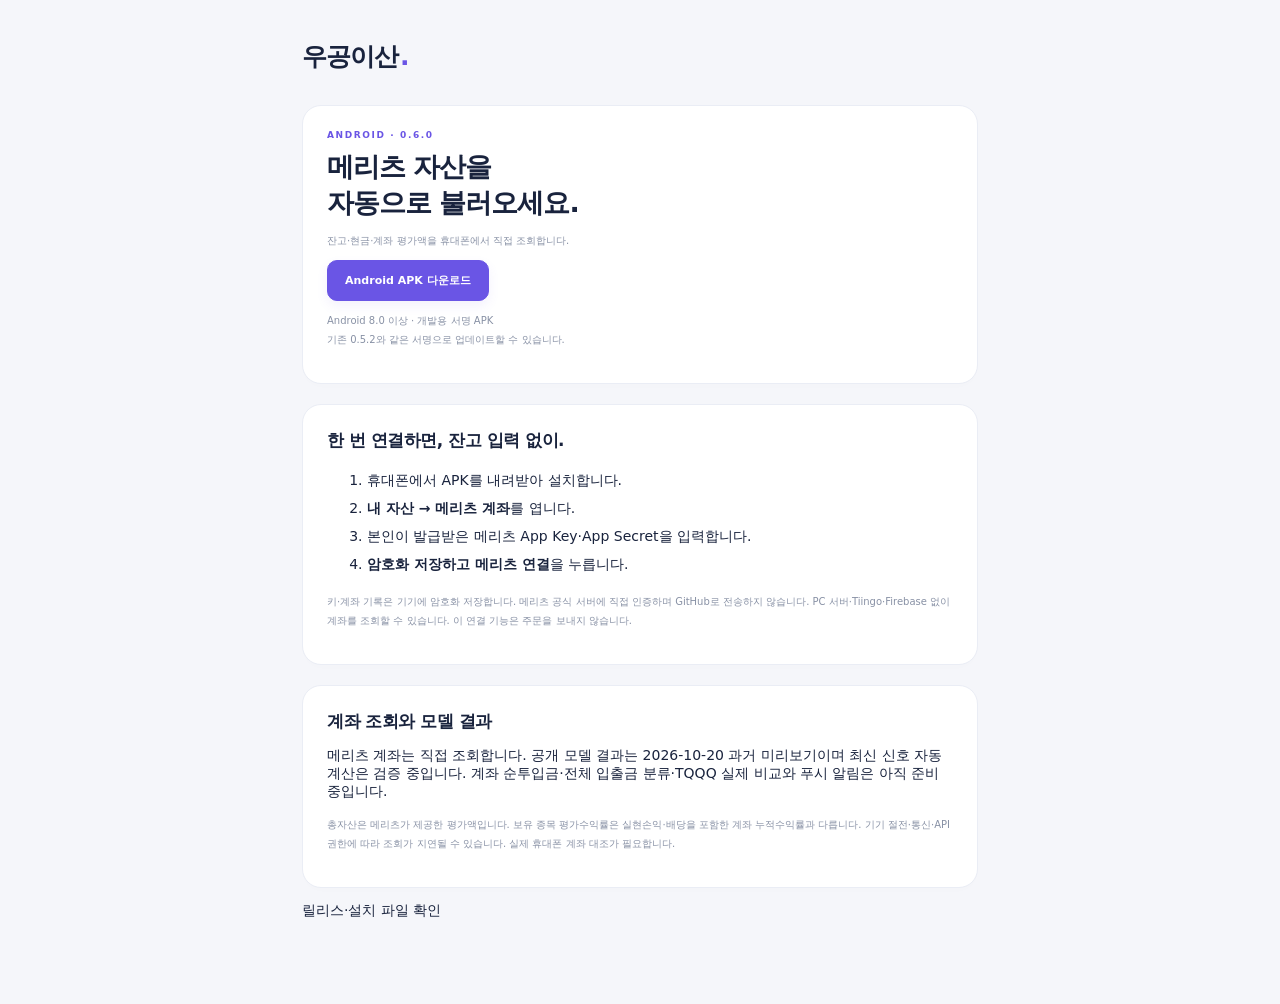
==== site/install.html @ 5b271d31 "Add Android installation page with Meritz setup instructions" ====
<!doctype html>
<html lang="ko"><head><meta charset="utf-8"><meta name="viewport" content="width=device-width,initial-scale=1"><title>우공이산 · Android 설치</title><link rel="stylesheet" href="style.css"></head>
<body><main style="max-width:720px;margin:auto;padding:40px 22px 70px">
<a href="./" class="brand" style="text-decoration:none">우공이산<span class="brand-dot">.</span></a>
<section class="card" style="margin-top:32px"><div class="eyebrow">ANDROID · 0.6.0</div><h1>메리츠 자산을<br>자동으로 불러오세요.</h1><p class="caption">잔고·현금·계좌 평가액을 휴대폰에서 직접 조회합니다.</p>
<a class="button primary" href="https://github.com/eastgenie0909-cell/woogongisan/releases/download/v0.6.0/woogong-0.6.0-trading-debug.apk" style="display:inline-flex;text-decoration:none">Android APK 다운로드</a>
<p class="caption">Android 8.0 이상 · 개발용 서명 APK<br>기존 0.5.2와 같은 서명으로 업데이트할 수 있습니다.</p></section>
<section class="card" style="margin-top:20px"><h2>한 번 연결하면, 잔고 입력 없이.</h2><ol style="line-height:2"><li>휴대폰에서 APK를 내려받아 설치합니다.</li><li><strong>내 자산 → 메리츠 계좌</strong>를 엽니다.</li><li>본인이 발급받은 메리츠 App Key·App Secret을 입력합니다.</li><li><strong>암호화 저장하고 메리츠 연결</strong>을 누릅니다.</li></ol><p class="caption">키·계좌 기록은 기기에 암호화 저장합니다. 메리츠 공식 서버에 직접 인증하며 GitHub로 전송하지 않습니다. PC 서버·Tiingo·Firebase 없이 계좌를 조회할 수 있습니다. 이 연결 기능은 주문을 보내지 않습니다.</p></section>
<section class="card" style="margin-top:20px"><h2>계좌 조회와 모델 결과</h2><p>메리츠 계좌는 직접 조회합니다. 공개 모델 결과는 2026-10-20 과거 미리보기이며 최신 신호 자동 계산은 검증 중입니다. 계좌 순투입금·전체 입출금 분류·TQQQ 실제 비교와 푸시 알림은 아직 준비 중입니다.</p><p class="caption">총자산은 메리츠가 제공한 평가액입니다. 보유 종목 평가수익률은 실현손익·배당을 포함한 계좌 누적수익률과 다릅니다. 기기 절전·통신·API 권한에 따라 조회가 지연될 수 있습니다. 실제 휴대폰 계좌 대조가 필요합니다.</p></section>
<p><a href="https://github.com/eastgenie0909-cell/woogongisan/releases/tag/v0.6.0">릴리스·설치 파일 확인</a></p>
</main></body></html>
---- site/style.css ----
:root{--ink:#19233d;--muted:#8891a5;--purple:#6a55e5;--pale:#f0edff;--line:#edf0f5;--bg:#f5f6fa;--red:#df6673;--blue:#5289cb;--gold:#af8854}*{box-sizing:border-box}body{margin:0;color:var(--ink);background:var(--bg);font-family:'Pretendard','Inter','Noto Sans KR','Malgun Gothic',system-ui,sans-serif;font-size:14px;-webkit-font-smoothing:antialiased}button,input,select{font:inherit}button,a,select{ -webkit-tap-highlight-color:transparent}button{cursor:pointer}a{color:inherit;text-decoration:none}button{transition:background .18s,transform .18s}button:active{transform:translateY(1px)}button:focus-visible,a:focus-visible,input:focus-visible,select:focus-visible{outline:3px solid #b0a2ff;outline-offset:3px}.sidebar{width:224px;background:#fff;border-right:1px solid #e9edf4;position:fixed;inset:0 auto 0 0;padding:35px 22px;display:flex;flex-direction:column}.brand{font-size:25px;font-weight:800;letter-spacing:-1px;display:flex;align-items:center;gap:10px}.brand-dot{color:var(--purple);margin-left:-8px}.brand-icon{display:grid;place-items:center;width:30px;height:33px;background:var(--ink);color:#d4caff;border-radius:11px;font-size:24px;font-style:italic}.workspace-label{font-size:9px;color:#adb4c4;letter-spacing:1.6px;margin:51px 12px 18px}.nav-item{display:flex;align-items:center;gap:13px;border:0;background:transparent;color:#8a93a7;width:100%;padding:14px 16px;margin:5px 0;border-radius:12px;text-align:left;font-size:13px}.nav-item svg{width:19px;height:19px}.nav-item.active{background:var(--pale);color:var(--purple);font-weight:750}.sidebar-bottom{margin-top:auto;font-size:11px;color:#79839a;padding:18px 8px 0}.sidebar-bottom p{font-size:10px;color:#a6adbc;line-height:1.8}.private-dot,.local-badge i{display:inline-block;width:6px;height:6px;background:#74ac9c;border-radius:50%;margin-right:6px}.version-label{font-size:8px;letter-spacing:1px;margin-top:30px;color:#b2b9c7}.workspace{margin-left:224px}.topbar{height:84px;border-bottom:1px solid #e8ecf3;display:flex;align-items:center;justify-content:space-between;padding:0 43px}.breadcrumb{color:#9ca4b5;font-size:11px}.breadcrumb span{margin:0 13px;color:#c9ced9}.breadcrumb b{color:#606b85;font-weight:500}.top-actions{display:flex;align-items:center;gap:20px}.local-badge{font-size:10px;color:#8994a5}.avatar{border:1px solid #e6e8ef;background:white;color:#7a6ca8;font-size:12px;border-radius:50%;width:32px;height:32px}main{max-width:1410px;margin:auto;padding:36px 43px 24px}.page-heading{display:flex;justify-content:space-between;gap:16px;align-items:center;margin:0 0 27px}.eyebrow{font-size:9px;letter-spacing:1.6px;color:var(--purple);font-weight:750;margin-bottom:9px}h1{font-size:27px;letter-spacing:-1px;margin:0;font-weight:750}h2{font-size:17px;letter-spacing:-.5px;margin:0}h3{font-size:14px;margin:0}.page-heading p{font-size:12px;color:var(--muted);margin:10px 0 0;line-height:1.7}.button{border:1px solid #e1e5ef;background:#fff;color:#606b82;padding:12px 17px;border-radius:10px;font-size:11px;font-weight:600;display:inline-flex;align-items:center;justify-content:center;gap:12px}.button:hover{background:#f4f2ff}.button.primary{background:var(--purple);border-color:var(--purple);color:#fff;box-shadow:0 5px 12px #6a55e515}.button.primary:hover{background:#5b47d2}.button.ghost{background:transparent;border-color:transparent;color:#8b93a5}.button.full{width:100%}.button.small{padding:8px 11px;font-size:10px}.text-button{border:0;background:transparent;color:var(--purple);font-size:11px;padding:5px;display:inline-flex;align-items:center;gap:8px}.text-button svg{width:14px;height:14px}.notice{border:1px solid #e8e1d0;background:#fcf9f2;color:#a08554;padding:12px 16px;font-size:10px;border-radius:11px;margin-bottom:23px;display:flex;justify-content:space-between;gap:15px;line-height:1.7}.notice:empty{display:none}.notice.demo{background:#eeebff;border-color:#e5dfff;color:#7761b4}.notice button{font-size:10px;background:transparent;border:0;color:inherit;text-decoration:underline;white-space:nowrap}.grid{display:grid;grid-template-columns:minmax(0,1.5fr) minmax(310px,1fr);gap:22px}.stack{display:flex;flex-direction:column;gap:21px}.card{background:#fff;border:1px solid #eaedf5;border-radius:19px;padding:24px;box-shadow:0 4px 14px #24335102;min-width:0}.card-head{display:flex;align-items:center;justify-content:space-between;margin-bottom:21px;gap:12px}.card-head .sub{color:#a0a8ba;font-size:10px}.badge{background:var(--pale);padding:5px 9px;border-radius:6px;color:var(--purple);font-size:9px;display:inline-flex;gap:5px;align-items:center}.badge.dot:before{content:'';width:5px;height:5px;border-radius:50%;background:currentColor;align-self:center}.balance-card{border-radius:23px;padding:28px 29px;color:white;background:radial-gradient(ellipse at 100% 0%,#574b81 0,transparent 62%),linear-gradient(125deg,#18233f,#29324e);box-shadow:0 12px 24px #1c27451a;position:relative;overflow:hidden}.balance-card:after{content:'';position:absolute;width:220px;height:220px;border:1px solid #ffffff09;border-radius:50%;right:-100px;bottom:-130px}.balance-card .card-head{margin-bottom:17px}.balance-label{color:#b4bdd5;font-size:11px}.broker{font-size:9px;letter-spacing:2px;color:#bfb4eb}.balance-value{font-size:36px;letter-spacing:-1.8px;font-weight:750;margin:10px 0 7px;font-variant-numeric:tabular-nums;line-height:1.3}.balance-value small{font-size:20px;letter-spacing:0;margin-left:6px;font-weight:500}.balance-usd{font-size:10px;color:#99a5c2;line-height:1.8}.balance-bottom{margin-top:25px;padding-top:19px;border-top:1px solid #ffffff16;display:flex;justify-content:space-between;align-items:center}.balance-bottom span{font-size:9px;color:#9facc8}.balance-bottom strong{display:block;color:#c2b7ff;margin-top:6px;font-size:15px}.balance-spark{width:105px;height:40px;opacity:.75}.stat-pair{display:grid;grid-template-columns:1fr 1fr;gap:14px;margin-top:15px}.stat-box{border:1px solid #eaedf5;background:#fff;border-radius:15px;padding:18px 21px}.stat-box span{color:#929bad;font-size:10px}.stat-box strong{display:block;font-size:19px;letter-spacing:-.5px;margin-top:9px;font-variant-numeric:tabular-nums}.positive{color:var(--red)!important}.negative{color:var(--blue)!important}.muted{color:var(--muted)}.caption{font-size:10px;line-height:1.9;color:var(--muted)}.actions{display:flex;gap:9px;margin-top:17px}.actions .button{flex:1}.source-note{margin:13px 4px 0;font-size:9px;line-height:1.9;color:#9aa3b6}.asset-chart{width:100%;height:170px;display:block}.chart-axis{display:flex;justify-content:space-between;font-size:9px;color:#a8b0c1;margin-top:8px}.chart-legend{display:flex;gap:15px;font-size:9px;color:#919aae}.chart-legend i{display:inline-block;width:6px;height:6px;border-radius:50%;margin-right:5px;background:var(--purple)}.chart-legend i.gray{background:#c8cdda}.range-tabs{display:flex;gap:3px}.range-tabs button{background:transparent;border:0;font-size:9px;color:#9ca4b6;border-radius:5px;padding:5px 8px}.range-tabs button.active{background:#f0edff;color:var(--purple)}.table{width:100%;border-collapse:collapse;font-size:11px}.table th{font-weight:500;color:#a0a9bb;font-size:9px;padding:0 0 12px;text-align:right;border-bottom:1px solid var(--line)}.table th:first-child{text-align:left}.table td{padding:16px 0;text-align:right;border-bottom:1px solid #f0f2f7;font-variant-numeric:tabular-nums}.table tr:last-child td{border:0}.table td:first-child{text-align:left}.symbol{display:flex;align-items:center;gap:11px}.symbol-icon{width:34px;height:34px;border-radius:11px;background:#f1eefc;color:#8a76c7;display:grid;place-items:center;font-size:10px;font-weight:750}.symbol strong{font-size:11px;display:block}.symbol small{display:block;color:#a3abbb;font-size:9px;margin-top:4px}.table .tiny{display:block;color:#a5adbd;font-size:9px;margin-top:5px}.cash-line{display:flex;justify-content:space-between;font-size:11px;padding:12px 0;color:#919aac}.cash-line strong{color:var(--ink);font-size:12px}.cash-line+.cash-line{border-top:1px solid #f3f4f8}.plan-caption{font-size:10px;color:#9ba4b8;line-height:1.9;padding-bottom:11px}.plan-row{display:flex;justify-content:space-between;align-items:center;padding:17px 0;border-bottom:1px solid var(--line);gap:10px}.plan-row:last-child{border:0}.plan-row strong{font-size:12px}.plan-row small{display:block;font-size:9px;color:#9da6b9;margin-top:6px}.order-tag{font-size:11px;font-weight:700;padding:7px 9px;border-radius:8px;background:#f6f8fc;color:#91a1bb;white-space:nowrap}.order-tag.buy{background:#fff1f2;color:var(--red)}.order-tag.sell{background:#eff5fd;color:var(--blue)}.plan-cash{background:#f6f4ff;border:1px solid #eeebfc;border-radius:13px;padding:17px;margin-top:19px}.plan-cash label{color:#9585c1;font-size:10px}.plan-cash strong{display:block;font-size:24px;color:#6650bd;margin-top:7px;letter-spacing:-.6px}.plan-cash small{display:block;font-size:9px;color:#b1a6cc;margin-top:7px}.insight{display:flex;gap:11px;font-size:10px;line-height:1.9;color:#9ba4b8;margin-top:17px}.insight svg{width:15px;height:15px;flex-shrink:0;color:#b4adcc;margin-top:3px}.history-row{display:flex;justify-content:space-between;align-items:center;padding:13px 0;border-bottom:1px solid var(--line)}.history-row:last-child{border:0}.history-row .date{font-size:10px;color:#8c96ab}.history-row strong{font-size:12px;display:block;text-align:right}.history-row small{font-size:9px;display:block;margin-top:5px;text-align:right;color:#9aa4b8}.row{display:flex;justify-content:space-between;gap:12px;align-items:center}.tag{font-size:9px;color:var(--purple);background:var(--pale);padding:6px 9px;border-radius:7px}.allocation-bar{height:9px;background:#eee;border-radius:6px;display:flex;overflow:hidden;margin:20px 0}.allocation-bar span{display:block;height:100%}.allocation-item{display:flex;justify-content:space-between;font-size:13px;padding:14px 0;border-bottom:1px solid var(--line)}.allocation-item strong{font-size:14px}.reason{padding:18px 0;border-bottom:1px solid var(--line)}.reason:last-child{border:0}.reason h3{font-size:12px;margin-bottom:8px}.reason p{color:#949eb1;font-size:11px;line-height:1.9;margin:0}.metrics{display:grid;grid-template-columns:repeat(3,1fr);gap:20px;margin:27px 0}.metrics span{font-size:10px;color:var(--muted)}.metrics strong{display:block;font-size:27px;font-weight:700;margin-top:10px;letter-spacing:-.7px}.empty-state{text-align:center;padding:40px 25px}.empty-state .empty-icon{background:#f0edff;width:62px;height:62px;border-radius:22px;display:grid;place-items:center;margin:0 auto 24px;color:var(--purple)}.empty-state svg{width:27px;height:27px}.empty-state h2{font-size:22px;line-height:1.6;letter-spacing:-.7px}.empty-state p{font-size:12px;color:var(--muted);line-height:2;margin:15px auto 24px;max-width:340px}.empty-chart{height:140px;display:grid;place-items:center;background:linear-gradient(#fff,#fafbfe);border-radius:12px;color:#b3bac9;font-size:11px}.connection-step{display:flex;align-items:center;gap:15px;margin:17px 0;color:#8e99ae;font-size:11px}.step-number{width:25px;height:25px;border-radius:9px;background:#f1eefb;color:#9b8bbb;display:grid;place-items:center;font-size:10px}.settings-grid{display:grid;grid-template-columns:1fr 1fr;gap:20px}.field-row{display:grid;grid-template-columns:1fr 1fr;gap:12px}label{display:block;font-size:11px;color:#7f899e;margin:13px 0}input,select{display:block;width:100%;background:white;border:1px solid #e1e6ef;color:var(--ink);border-radius:9px;padding:12px 13px;margin-top:7px;font-size:12px}input::placeholder{color:#b8c0cf}input[type=checkbox]{display:inline-block;width:auto;margin:0 7px 0 0;accent-color:var(--purple)}.check-label{display:flex;align-items:center;color:#8c80ae;font-size:10px;line-height:1.7}.help{color:#a0a9b9;font-size:10px;line-height:1.9;margin:10px 0 17px}.form-section{border-top:1px solid var(--line);padding:23px 0 10px;margin-top:12px}.form-section h3{font-size:13px}.position-fields{border:1px solid #e9edf6;border-radius:13px;padding:17px;margin:13px 0}.position-fields .field-row{grid-template-columns:1fr 1fr 1fr}.form-error{color:var(--red);font-size:11px;line-height:1.8}.mobile-nav{display:none}dialog{border:1px solid #e4e8f0;border-radius:24px;box-shadow:0 20px 80px #16243e24;width:min(590px,94vw);padding:28px;color:var(--ink);max-height:88vh}dialog::backdrop{background:#14203b65;backdrop-filter:blur(5px)}.dialog-head{display:flex;justify-content:space-between;align-items:center;gap:15px;margin-bottom:25px}.dialog-head h2{font-size:21px}.icon-button{border:0;background:#f4f5f9;border-radius:50%;width:32px;height:32px;color:#9fa8ba;font-size:21px}.dialog-actions{display:flex;gap:10px;position:sticky;bottom:-28px;background:white;padding:15px 0}.dialog-actions button{flex:1}#toast{position:fixed;bottom:35px;left:50%;transform:translateX(-50%);background:var(--ink);color:white;border-radius:10px;padding:13px 20px;font-size:12px;max-width:90%;box-shadow:0 8px 20px #0002;z-index:50;display:none}footer{font-size:9px;color:#b4bbca;text-align:center;padding:28px 0 8px;line-height:1.9}.privacy-card{padding:17px 21px;font-size:10px;color:#9aa3b5;line-height:1.9;background:#f0f2f8;border-radius:13px}.privacy-card svg{width:13px;height:13px;vertical-align:middle;margin-right:5px}@media(min-width:1600px){main{padding-top:50px}.balance-value{font-size:42px}.card{padding:29px}.grid{gap:26px}.stack{gap:24px}}@media(max-width:1200px){.sidebar{width:190px;padding:30px 14px}.workspace{margin-left:190px}main{padding:27px 25px}.topbar{padding:0 25px}.grid{gap:17px;grid-template-columns:minmax(0,1.25fr) minmax(280px,1fr)}.balance-value{font-size:30px}.card{padding:20px}.balance-card{padding:24px}.stat-box{padding:16px}.stat-box strong{font-size:17px}}@media(max-width:980px){.sidebar{display:none}.workspace{margin:0}.topbar{height:67px}.mobile-nav{display:flex;position:fixed;bottom:0;left:0;right:0;z-index:20;border-top:1px solid #e8ecf4;background:#ffffffee;backdrop-filter:blur(14px);padding:9px 13px max(9px,env(safe-area-inset-bottom));justify-content:space-around}.mobile-nav .nav-item{margin:0;width:auto;flex-direction:column;gap:5px;padding:7px 10px;font-size:9px;border-radius:10px}.mobile-nav svg{height:19px;width:19px}main{padding-bottom:100px}.sidebar-bottom{display:none}.page-heading p{font-size:11px}}@media(max-width:680px){.topbar{padding:0 21px}.topbar .local-badge{display:none}main{padding:27px 18px 100px}.page-heading{align-items:flex-start;margin-bottom:23px}.page-heading h1{font-size:24px}.page-heading .button{font-size:10px;padding:10px 11px;white-space:nowrap;margin-top:12px}.page-heading .button span{display:none}.grid,.settings-grid{grid-template-columns:1fr}.grid{gap:19px}.stack{gap:18px}.balance-card{padding:27px}.balance-value{font-size:36px}.stat-box strong{font-size:19px}.card{padding:23px}.notice{font-size:9px;margin-bottom:19px;padding:11px 13px}.eyebrow{font-size:8px}.table th,.table .tiny{font-size:9px}.table .price-column{display:none}.metrics strong{font-size:22px}.position-fields .field-row{grid-template-columns:1fr}.source-note{font-size:9px}.stat-pair{gap:12px}.card-head .range-tabs{display:none}#toast{bottom:90px}.field-row{gap:9px}}

button.history-row{width:100%;background:transparent;border-top:0;border-left:0;border-right:0;text-align:left;color:var(--ink)}button.history-row:hover{background:#faf9ff}

@media(max-width:680px){.caption,.source-note,.plan-caption,.insight,.help{font-size:11px;line-height:1.85}.notice{font-size:10px}}
#modes{grid-template-columns:repeat(3,minmax(0,1fr))}#modes button:disabled{opacity:.55;cursor:default}@media(max-width:650px){#modes{grid-template-columns:1fr}#connect{grid-template-columns:1fr}}
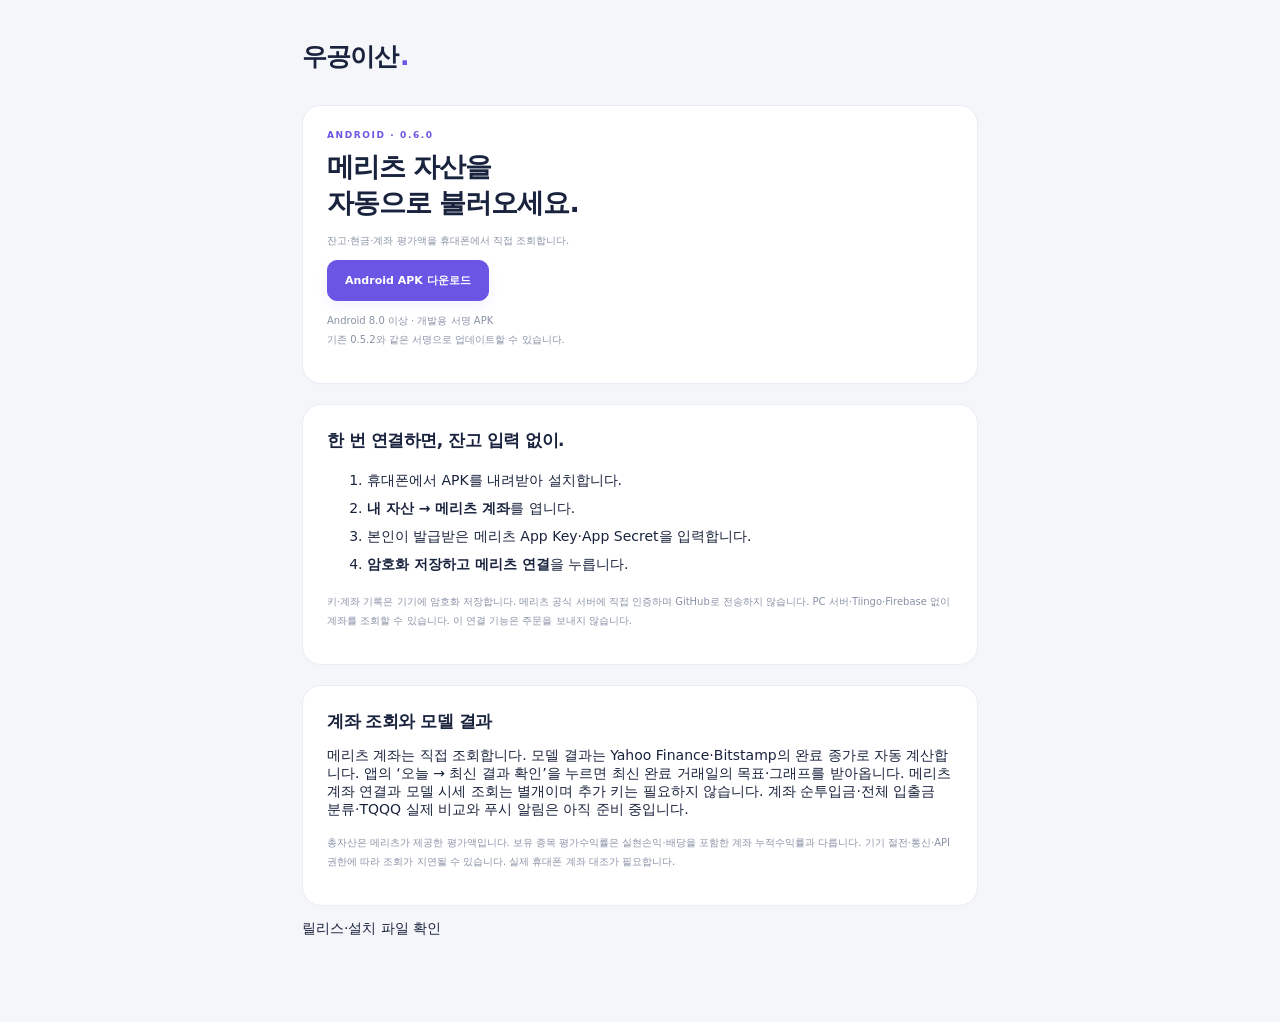
==== commit 8d7222df: "Enable keyless complete-close model updates with audited price basis and immutable history" ====
--- a/site/install.html
+++ b/site/install.html
@@ -6,6 +6,6 @@
 <a class="button primary" href="https://github.com/eastgenie0909-cell/woogongisan/releases/download/v0.6.0/woogong-0.6.0-trading-debug.apk" style="display:inline-flex;text-decoration:none">Android APK 다운로드</a>
 <p class="caption">Android 8.0 이상 · 개발용 서명 APK<br>기존 0.5.2와 같은 서명으로 업데이트할 수 있습니다.</p></section>
 <section class="card" style="margin-top:20px"><h2>한 번 연결하면, 잔고 입력 없이.</h2><ol style="line-height:2"><li>휴대폰에서 APK를 내려받아 설치합니다.</li><li><strong>내 자산 → 메리츠 계좌</strong>를 엽니다.</li><li>본인이 발급받은 메리츠 App Key·App Secret을 입력합니다.</li><li><strong>암호화 저장하고 메리츠 연결</strong>을 누릅니다.</li></ol><p class="caption">키·계좌 기록은 기기에 암호화 저장합니다. 메리츠 공식 서버에 직접 인증하며 GitHub로 전송하지 않습니다. PC 서버·Tiingo·Firebase 없이 계좌를 조회할 수 있습니다. 이 연결 기능은 주문을 보내지 않습니다.</p></section>
-<section class="card" style="margin-top:20px"><h2>계좌 조회와 모델 결과</h2><p>메리츠 계좌는 직접 조회합니다. 공개 모델 결과는 2026-10-20 과거 미리보기이며 최신 신호 자동 계산은 검증 중입니다. 계좌 순투입금·전체 입출금 분류·TQQQ 실제 비교와 푸시 알림은 아직 준비 중입니다.</p><p class="caption">총자산은 메리츠가 제공한 평가액입니다. 보유 종목 평가수익률은 실현손익·배당을 포함한 계좌 누적수익률과 다릅니다. 기기 절전·통신·API 권한에 따라 조회가 지연될 수 있습니다. 실제 휴대폰 계좌 대조가 필요합니다.</p></section>
+<section class="card" style="margin-top:20px"><h2>계좌 조회와 모델 결과</h2><p>메리츠 계좌는 직접 조회합니다. 모델 결과는 Yahoo Finance·Bitstamp의 완료 종가로 자동 계산합니다. 앱의 ‘오늘 → 최신 결과 확인’을 누르면 최신 완료 거래일의 목표·그래프를 받아옵니다. 메리츠 계좌 연결과 모델 시세 조회는 별개이며 추가 키는 필요하지 않습니다. 계좌 순투입금·전체 입출금 분류·TQQQ 실제 비교와 푸시 알림은 아직 준비 중입니다.</p><p class="caption">총자산은 메리츠가 제공한 평가액입니다. 보유 종목 평가수익률은 실현손익·배당을 포함한 계좌 누적수익률과 다릅니다. 기기 절전·통신·API 권한에 따라 조회가 지연될 수 있습니다. 실제 휴대폰 계좌 대조가 필요합니다.</p></section>
 <p><a href="https://github.com/eastgenie0909-cell/woogongisan/releases/tag/v0.6.0">릴리스·설치 파일 확인</a></p>
 </main></body></html>
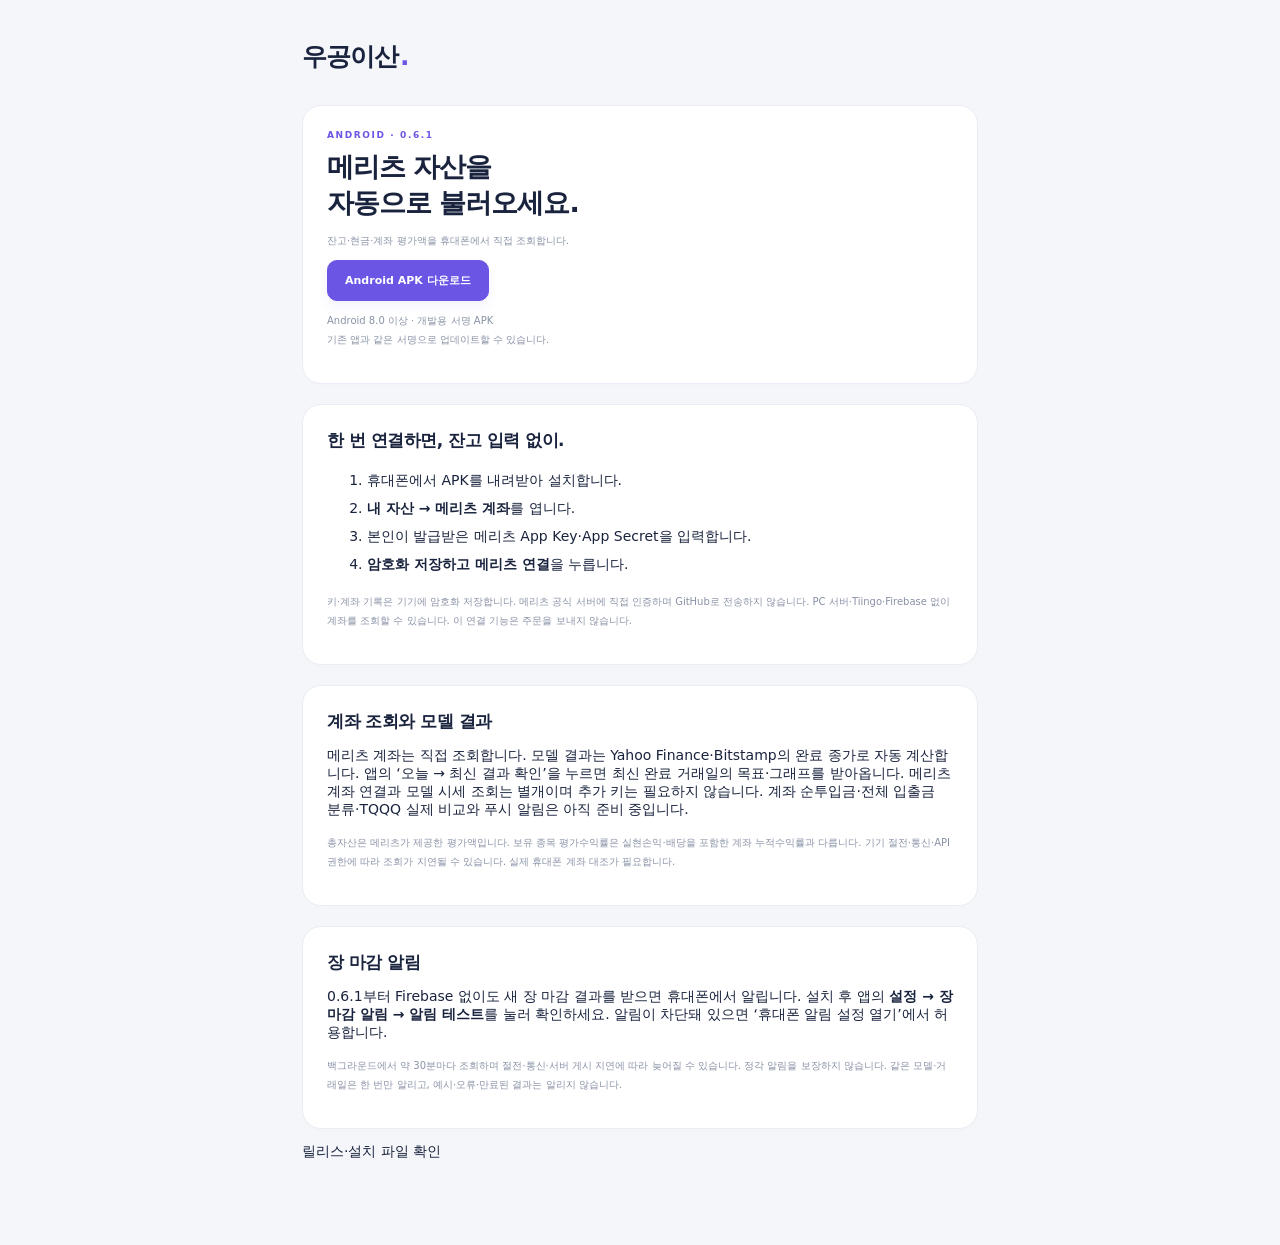
==== commit 22f31354: "Notify once for fresh close snapshots locally without requiring Firebase" ====
--- a/site/install.html
+++ b/site/install.html
@@ -2,10 +2,10 @@
 <html lang="ko"><head><meta charset="utf-8"><meta name="viewport" content="width=device-width,initial-scale=1"><title>우공이산 · Android 설치</title><link rel="stylesheet" href="style.css"></head>
 <body><main style="max-width:720px;margin:auto;padding:40px 22px 70px">
 <a href="./" class="brand" style="text-decoration:none">우공이산<span class="brand-dot">.</span></a>
-<section class="card" style="margin-top:32px"><div class="eyebrow">ANDROID · 0.6.0</div><h1>메리츠 자산을<br>자동으로 불러오세요.</h1><p class="caption">잔고·현금·계좌 평가액을 휴대폰에서 직접 조회합니다.</p>
-<a class="button primary" href="https://github.com/eastgenie0909-cell/woogongisan/releases/download/v0.6.0/woogong-0.6.0-trading-debug.apk" style="display:inline-flex;text-decoration:none">Android APK 다운로드</a>
-<p class="caption">Android 8.0 이상 · 개발용 서명 APK<br>기존 0.5.2와 같은 서명으로 업데이트할 수 있습니다.</p></section>
+<section class="card" style="margin-top:32px"><div class="eyebrow">ANDROID · 0.6.1</div><h1>메리츠 자산을<br>자동으로 불러오세요.</h1><p class="caption">잔고·현금·계좌 평가액을 휴대폰에서 직접 조회합니다.</p>
+<a class="button primary" href="https://github.com/eastgenie0909-cell/woogongisan/releases/download/v0.6.1/woogong-0.6.1-trading-debug.apk" style="display:inline-flex;text-decoration:none">Android APK 다운로드</a>
+<p class="caption">Android 8.0 이상 · 개발용 서명 APK<br>기존 앱과 같은 서명으로 업데이트할 수 있습니다.</p></section>
 <section class="card" style="margin-top:20px"><h2>한 번 연결하면, 잔고 입력 없이.</h2><ol style="line-height:2"><li>휴대폰에서 APK를 내려받아 설치합니다.</li><li><strong>내 자산 → 메리츠 계좌</strong>를 엽니다.</li><li>본인이 발급받은 메리츠 App Key·App Secret을 입력합니다.</li><li><strong>암호화 저장하고 메리츠 연결</strong>을 누릅니다.</li></ol><p class="caption">키·계좌 기록은 기기에 암호화 저장합니다. 메리츠 공식 서버에 직접 인증하며 GitHub로 전송하지 않습니다. PC 서버·Tiingo·Firebase 없이 계좌를 조회할 수 있습니다. 이 연결 기능은 주문을 보내지 않습니다.</p></section>
 <section class="card" style="margin-top:20px"><h2>계좌 조회와 모델 결과</h2><p>메리츠 계좌는 직접 조회합니다. 모델 결과는 Yahoo Finance·Bitstamp의 완료 종가로 자동 계산합니다. 앱의 ‘오늘 → 최신 결과 확인’을 누르면 최신 완료 거래일의 목표·그래프를 받아옵니다. 메리츠 계좌 연결과 모델 시세 조회는 별개이며 추가 키는 필요하지 않습니다. 계좌 순투입금·전체 입출금 분류·TQQQ 실제 비교와 푸시 알림은 아직 준비 중입니다.</p><p class="caption">총자산은 메리츠가 제공한 평가액입니다. 보유 종목 평가수익률은 실현손익·배당을 포함한 계좌 누적수익률과 다릅니다. 기기 절전·통신·API 권한에 따라 조회가 지연될 수 있습니다. 실제 휴대폰 계좌 대조가 필요합니다.</p></section>
-<p><a href="https://github.com/eastgenie0909-cell/woogongisan/releases/tag/v0.6.0">릴리스·설치 파일 확인</a></p>
+<section class="card" style="margin-top:20px"><h2>장 마감 알림</h2><p>0.6.1부터 Firebase 없이도 새 장 마감 결과를 받으면 휴대폰에서 알립니다. 설치 후 앱의 <strong>설정 → 장 마감 알림 → 알림 테스트</strong>를 눌러 확인하세요. 알림이 차단돼 있으면 ‘휴대폰 알림 설정 열기’에서 허용합니다.</p><p class="caption">백그라운드에서 약 30분마다 조회하며 절전·통신·서버 게시 지연에 따라 늦어질 수 있습니다. 정각 알림을 보장하지 않습니다. 같은 모델·거래일은 한 번만 알리고, 예시·오류·만료된 결과는 알리지 않습니다.</p></section><p><a href="https://github.com/eastgenie0909-cell/woogongisan/releases/tag/v0.6.1">릴리스·설치 파일 확인</a></p>
 </main></body></html>
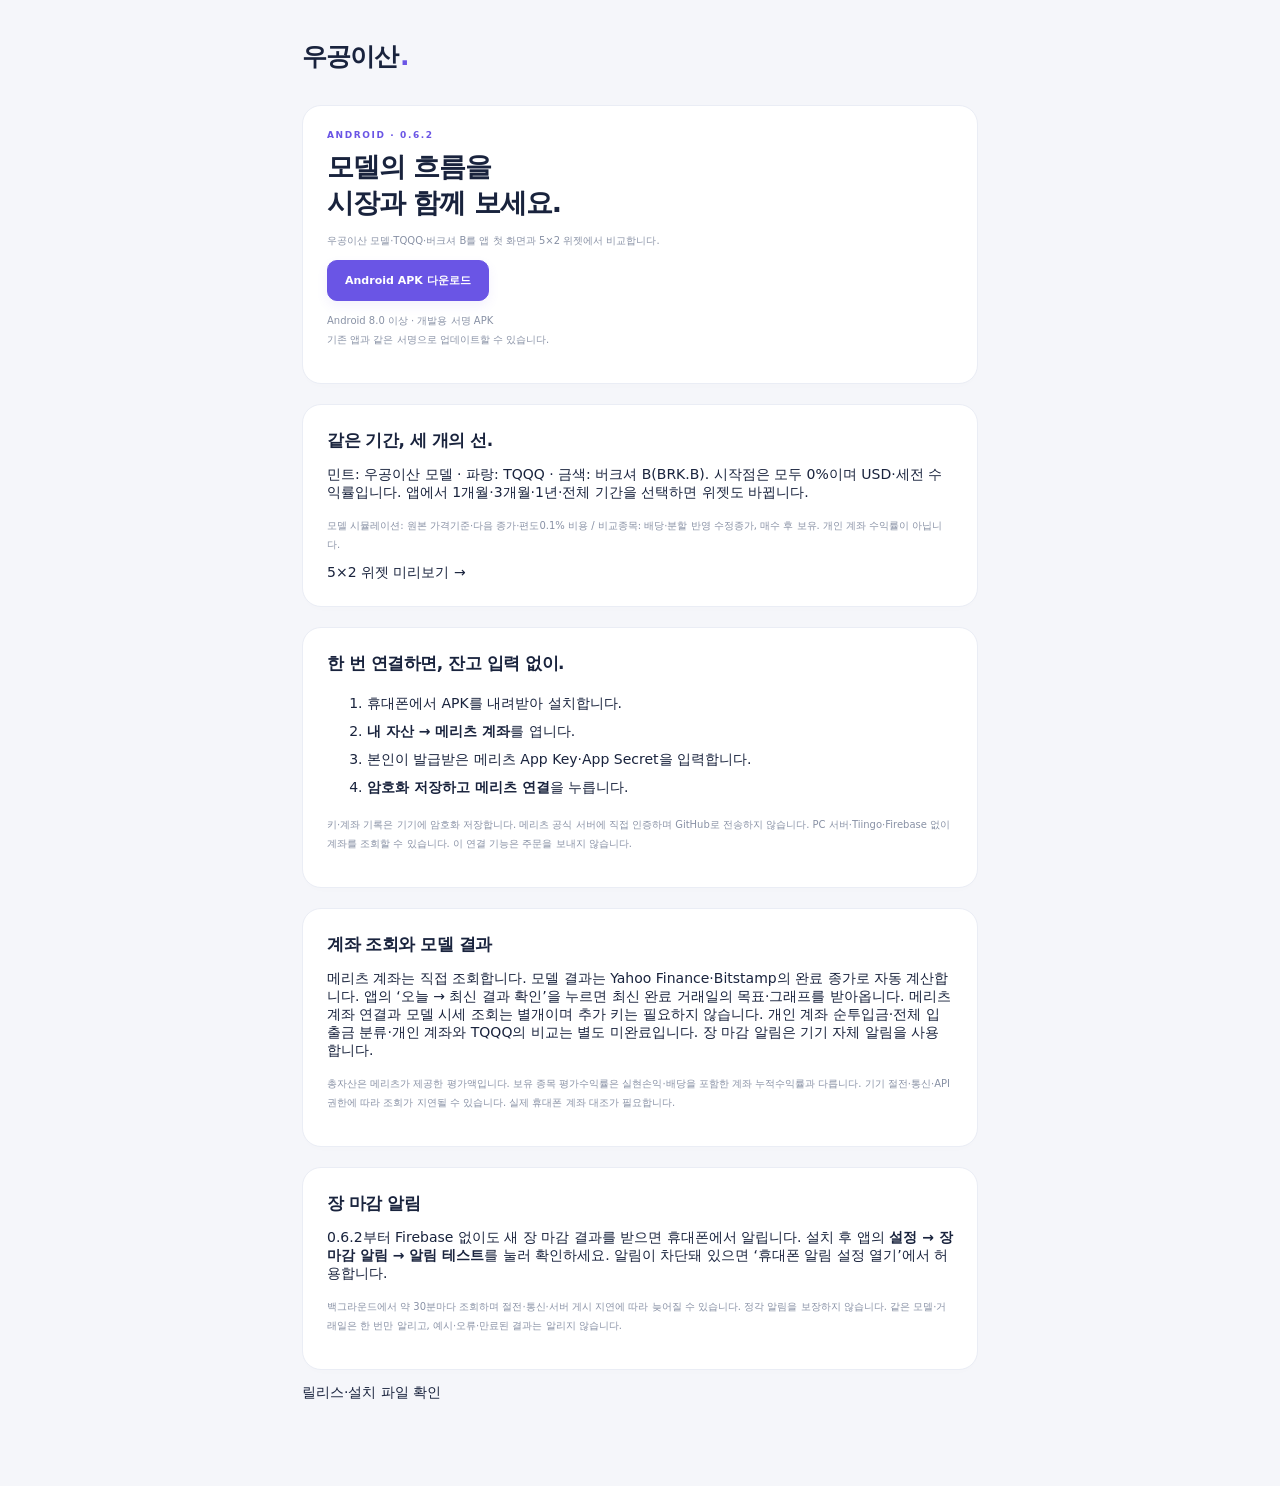
==== commit fed0948f: "Compare Woogong model TQQQ and Berkshire on home and 5x2 widget" ====
--- a/site/install.html
+++ b/site/install.html
@@ -2,10 +2,10 @@
 <html lang="ko"><head><meta charset="utf-8"><meta name="viewport" content="width=device-width,initial-scale=1"><title>우공이산 · Android 설치</title><link rel="stylesheet" href="style.css"></head>
 <body><main style="max-width:720px;margin:auto;padding:40px 22px 70px">
 <a href="./" class="brand" style="text-decoration:none">우공이산<span class="brand-dot">.</span></a>
-<section class="card" style="margin-top:32px"><div class="eyebrow">ANDROID · 0.6.1</div><h1>메리츠 자산을<br>자동으로 불러오세요.</h1><p class="caption">잔고·현금·계좌 평가액을 휴대폰에서 직접 조회합니다.</p>
-<a class="button primary" href="https://github.com/eastgenie0909-cell/woogongisan/releases/download/v0.6.1/woogong-0.6.1-trading-debug.apk" style="display:inline-flex;text-decoration:none">Android APK 다운로드</a>
+<section class="card" style="margin-top:32px"><div class="eyebrow">ANDROID · 0.6.2</div><h1>모델의 흐름을<br>시장과 함께 보세요.</h1><p class="caption">우공이산 모델·TQQQ·버크셔 B를 앱 첫 화면과 5×2 위젯에서 비교합니다.</p>
+<a class="button primary" href="https://github.com/eastgenie0909-cell/woogongisan/releases/download/v0.6.2/woogong-0.6.2-trading-debug.apk" style="display:inline-flex;text-decoration:none">Android APK 다운로드</a>
 <p class="caption">Android 8.0 이상 · 개발용 서명 APK<br>기존 앱과 같은 서명으로 업데이트할 수 있습니다.</p></section>
-<section class="card" style="margin-top:20px"><h2>한 번 연결하면, 잔고 입력 없이.</h2><ol style="line-height:2"><li>휴대폰에서 APK를 내려받아 설치합니다.</li><li><strong>내 자산 → 메리츠 계좌</strong>를 엽니다.</li><li>본인이 발급받은 메리츠 App Key·App Secret을 입력합니다.</li><li><strong>암호화 저장하고 메리츠 연결</strong>을 누릅니다.</li></ol><p class="caption">키·계좌 기록은 기기에 암호화 저장합니다. 메리츠 공식 서버에 직접 인증하며 GitHub로 전송하지 않습니다. PC 서버·Tiingo·Firebase 없이 계좌를 조회할 수 있습니다. 이 연결 기능은 주문을 보내지 않습니다.</p></section>
-<section class="card" style="margin-top:20px"><h2>계좌 조회와 모델 결과</h2><p>메리츠 계좌는 직접 조회합니다. 모델 결과는 Yahoo Finance·Bitstamp의 완료 종가로 자동 계산합니다. 앱의 ‘오늘 → 최신 결과 확인’을 누르면 최신 완료 거래일의 목표·그래프를 받아옵니다. 메리츠 계좌 연결과 모델 시세 조회는 별개이며 추가 키는 필요하지 않습니다. 계좌 순투입금·전체 입출금 분류·TQQQ 실제 비교와 푸시 알림은 아직 준비 중입니다.</p><p class="caption">총자산은 메리츠가 제공한 평가액입니다. 보유 종목 평가수익률은 실현손익·배당을 포함한 계좌 누적수익률과 다릅니다. 기기 절전·통신·API 권한에 따라 조회가 지연될 수 있습니다. 실제 휴대폰 계좌 대조가 필요합니다.</p></section>
-<section class="card" style="margin-top:20px"><h2>장 마감 알림</h2><p>0.6.1부터 Firebase 없이도 새 장 마감 결과를 받으면 휴대폰에서 알립니다. 설치 후 앱의 <strong>설정 → 장 마감 알림 → 알림 테스트</strong>를 눌러 확인하세요. 알림이 차단돼 있으면 ‘휴대폰 알림 설정 열기’에서 허용합니다.</p><p class="caption">백그라운드에서 약 30분마다 조회하며 절전·통신·서버 게시 지연에 따라 늦어질 수 있습니다. 정각 알림을 보장하지 않습니다. 같은 모델·거래일은 한 번만 알리고, 예시·오류·만료된 결과는 알리지 않습니다.</p></section><p><a href="https://github.com/eastgenie0909-cell/woogongisan/releases/tag/v0.6.1">릴리스·설치 파일 확인</a></p>
+<section class="card" style="margin-top:20px"><h2>같은 기간, 세 개의 선.</h2><p>민트: 우공이산 모델 · 파랑: TQQQ · 금색: 버크셔 B(BRK.B). 시작점은 모두 0%이며 USD·세전 수익률입니다. 앱에서 1개월·3개월·1년·전체 기간을 선택하면 위젯도 바뀝니다.</p><p class="caption">모델 시뮬레이션: 원본 가격기준·다음 종가·편도0.1% 비용 / 비교종목: 배당·분할 반영 수정종가, 매수 후 보유. 개인 계좌 수익률이 아닙니다.</p><a href="widget-preview.html">5×2 위젯 미리보기 →</a></section><section class="card" style="margin-top:20px"><h2>한 번 연결하면, 잔고 입력 없이.</h2><ol style="line-height:2"><li>휴대폰에서 APK를 내려받아 설치합니다.</li><li><strong>내 자산 → 메리츠 계좌</strong>를 엽니다.</li><li>본인이 발급받은 메리츠 App Key·App Secret을 입력합니다.</li><li><strong>암호화 저장하고 메리츠 연결</strong>을 누릅니다.</li></ol><p class="caption">키·계좌 기록은 기기에 암호화 저장합니다. 메리츠 공식 서버에 직접 인증하며 GitHub로 전송하지 않습니다. PC 서버·Tiingo·Firebase 없이 계좌를 조회할 수 있습니다. 이 연결 기능은 주문을 보내지 않습니다.</p></section>
+<section class="card" style="margin-top:20px"><h2>계좌 조회와 모델 결과</h2><p>메리츠 계좌는 직접 조회합니다. 모델 결과는 Yahoo Finance·Bitstamp의 완료 종가로 자동 계산합니다. 앱의 ‘오늘 → 최신 결과 확인’을 누르면 최신 완료 거래일의 목표·그래프를 받아옵니다. 메리츠 계좌 연결과 모델 시세 조회는 별개이며 추가 키는 필요하지 않습니다. 개인 계좌 순투입금·전체 입출금 분류·개인 계좌와 TQQQ의 비교는 별도 미완료입니다. 장 마감 알림은 기기 자체 알림을 사용합니다.</p><p class="caption">총자산은 메리츠가 제공한 평가액입니다. 보유 종목 평가수익률은 실현손익·배당을 포함한 계좌 누적수익률과 다릅니다. 기기 절전·통신·API 권한에 따라 조회가 지연될 수 있습니다. 실제 휴대폰 계좌 대조가 필요합니다.</p></section>
+<section class="card" style="margin-top:20px"><h2>장 마감 알림</h2><p>0.6.2부터 Firebase 없이도 새 장 마감 결과를 받으면 휴대폰에서 알립니다. 설치 후 앱의 <strong>설정 → 장 마감 알림 → 알림 테스트</strong>를 눌러 확인하세요. 알림이 차단돼 있으면 ‘휴대폰 알림 설정 열기’에서 허용합니다.</p><p class="caption">백그라운드에서 약 30분마다 조회하며 절전·통신·서버 게시 지연에 따라 늦어질 수 있습니다. 정각 알림을 보장하지 않습니다. 같은 모델·거래일은 한 번만 알리고, 예시·오류·만료된 결과는 알리지 않습니다.</p></section><p><a href="https://github.com/eastgenie0909-cell/woogongisan/releases/tag/v0.6.2">릴리스·설치 파일 확인</a></p>
 </main></body></html>
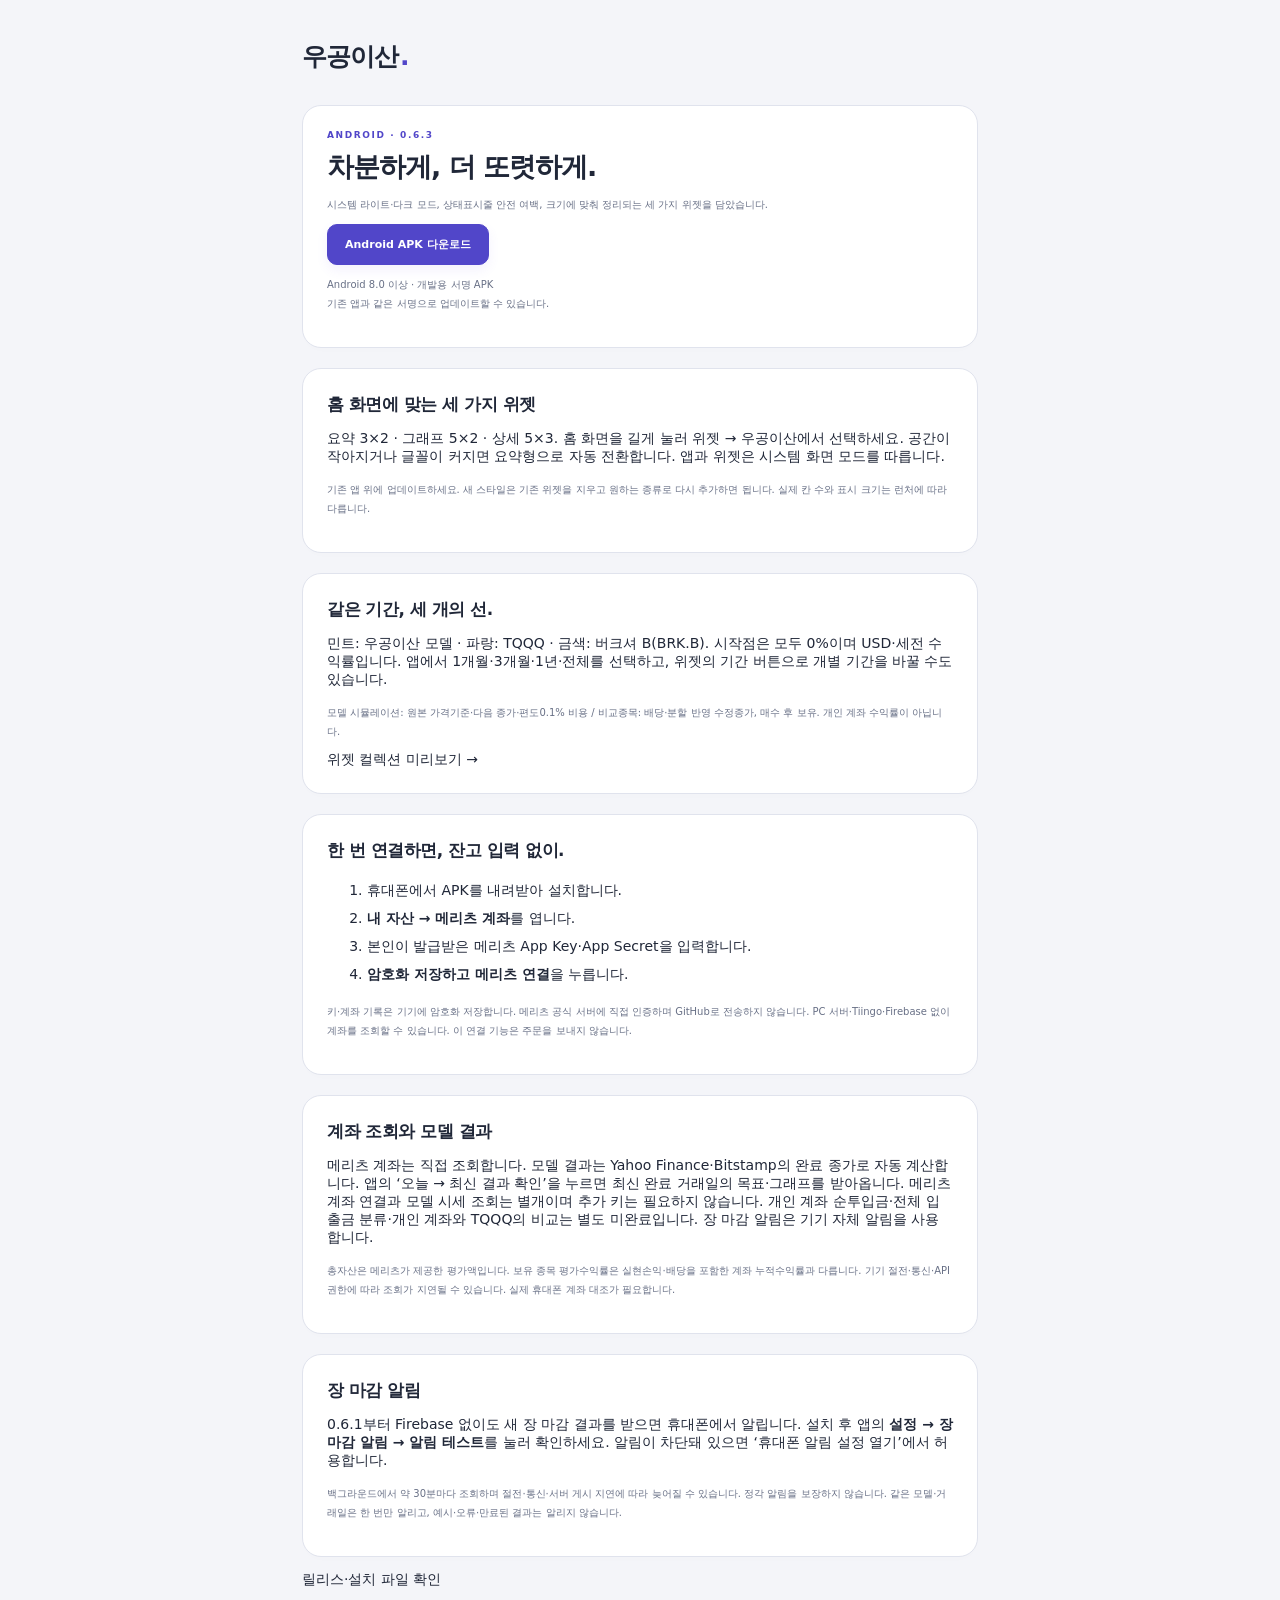
==== commit 7583f047: "Polish system themes safe areas and adaptive widget collection" ====
--- a/site/install.html
+++ b/site/install.html
@@ -1,11 +1,11 @@
 <!doctype html>
-<html lang="ko"><head><meta charset="utf-8"><meta name="viewport" content="width=device-width,initial-scale=1"><title>우공이산 · Android 설치</title><link rel="stylesheet" href="style.css"></head>
+<html lang="ko"><head><meta charset="utf-8"><meta name="viewport" content="width=device-width,initial-scale=1"><title>우공이산 · Android 설치</title><link rel="stylesheet" href="style.css?v=063"></head>
 <body><main style="max-width:720px;margin:auto;padding:40px 22px 70px">
 <a href="./" class="brand" style="text-decoration:none">우공이산<span class="brand-dot">.</span></a>
-<section class="card" style="margin-top:32px"><div class="eyebrow">ANDROID · 0.6.2</div><h1>모델의 흐름을<br>시장과 함께 보세요.</h1><p class="caption">우공이산 모델·TQQQ·버크셔 B를 앱 첫 화면과 5×2 위젯에서 비교합니다.</p>
-<a class="button primary" href="https://github.com/eastgenie0909-cell/woogongisan/releases/download/v0.6.2/woogong-0.6.2-trading-debug.apk" style="display:inline-flex;text-decoration:none">Android APK 다운로드</a>
+<section class="card" style="margin-top:32px"><div class="eyebrow">ANDROID · 0.6.3</div><h1>차분하게, 더 또렷하게.</h1><p class="caption">시스템 라이트·다크 모드, 상태표시줄 안전 여백, 크기에 맞춰 정리되는 세 가지 위젯을 담았습니다.</p>
+<a class="button primary" href="https://github.com/eastgenie0909-cell/woogongisan/releases/download/v0.6.3/woogong-0.6.3-trading-debug.apk" style="display:inline-flex;text-decoration:none">Android APK 다운로드</a>
 <p class="caption">Android 8.0 이상 · 개발용 서명 APK<br>기존 앱과 같은 서명으로 업데이트할 수 있습니다.</p></section>
-<section class="card" style="margin-top:20px"><h2>같은 기간, 세 개의 선.</h2><p>민트: 우공이산 모델 · 파랑: TQQQ · 금색: 버크셔 B(BRK.B). 시작점은 모두 0%이며 USD·세전 수익률입니다. 앱에서 1개월·3개월·1년·전체 기간을 선택하면 위젯도 바뀝니다.</p><p class="caption">모델 시뮬레이션: 원본 가격기준·다음 종가·편도0.1% 비용 / 비교종목: 배당·분할 반영 수정종가, 매수 후 보유. 개인 계좌 수익률이 아닙니다.</p><a href="widget-preview.html">5×2 위젯 미리보기 →</a></section><section class="card" style="margin-top:20px"><h2>한 번 연결하면, 잔고 입력 없이.</h2><ol style="line-height:2"><li>휴대폰에서 APK를 내려받아 설치합니다.</li><li><strong>내 자산 → 메리츠 계좌</strong>를 엽니다.</li><li>본인이 발급받은 메리츠 App Key·App Secret을 입력합니다.</li><li><strong>암호화 저장하고 메리츠 연결</strong>을 누릅니다.</li></ol><p class="caption">키·계좌 기록은 기기에 암호화 저장합니다. 메리츠 공식 서버에 직접 인증하며 GitHub로 전송하지 않습니다. PC 서버·Tiingo·Firebase 없이 계좌를 조회할 수 있습니다. 이 연결 기능은 주문을 보내지 않습니다.</p></section>
+<section class="card" style="margin-top:20px"><h2>홈 화면에 맞는 세 가지 위젯</h2><p>요약 3×2 · 그래프 5×2 · 상세 5×3. 홈 화면을 길게 눌러 위젯 → 우공이산에서 선택하세요. 공간이 작아지거나 글꼴이 커지면 요약형으로 자동 전환합니다. 앱과 위젯은 시스템 화면 모드를 따릅니다.</p><p class="caption">기존 앱 위에 업데이트하세요. 새 스타일은 기존 위젯을 지우고 원하는 종류로 다시 추가하면 됩니다. 실제 칸 수와 표시 크기는 런처에 따라 다릅니다.</p></section><section class="card" style="margin-top:20px"><h2>같은 기간, 세 개의 선.</h2><p>민트: 우공이산 모델 · 파랑: TQQQ · 금색: 버크셔 B(BRK.B). 시작점은 모두 0%이며 USD·세전 수익률입니다. 앱에서 1개월·3개월·1년·전체를 선택하고, 위젯의 기간 버튼으로 개별 기간을 바꿀 수도 있습니다.</p><p class="caption">모델 시뮬레이션: 원본 가격기준·다음 종가·편도0.1% 비용 / 비교종목: 배당·분할 반영 수정종가, 매수 후 보유. 개인 계좌 수익률이 아닙니다.</p><a href="widget-preview.html">위젯 컬렉션 미리보기 →</a></section><section class="card" style="margin-top:20px"><h2>한 번 연결하면, 잔고 입력 없이.</h2><ol style="line-height:2"><li>휴대폰에서 APK를 내려받아 설치합니다.</li><li><strong>내 자산 → 메리츠 계좌</strong>를 엽니다.</li><li>본인이 발급받은 메리츠 App Key·App Secret을 입력합니다.</li><li><strong>암호화 저장하고 메리츠 연결</strong>을 누릅니다.</li></ol><p class="caption">키·계좌 기록은 기기에 암호화 저장합니다. 메리츠 공식 서버에 직접 인증하며 GitHub로 전송하지 않습니다. PC 서버·Tiingo·Firebase 없이 계좌를 조회할 수 있습니다. 이 연결 기능은 주문을 보내지 않습니다.</p></section>
 <section class="card" style="margin-top:20px"><h2>계좌 조회와 모델 결과</h2><p>메리츠 계좌는 직접 조회합니다. 모델 결과는 Yahoo Finance·Bitstamp의 완료 종가로 자동 계산합니다. 앱의 ‘오늘 → 최신 결과 확인’을 누르면 최신 완료 거래일의 목표·그래프를 받아옵니다. 메리츠 계좌 연결과 모델 시세 조회는 별개이며 추가 키는 필요하지 않습니다. 개인 계좌 순투입금·전체 입출금 분류·개인 계좌와 TQQQ의 비교는 별도 미완료입니다. 장 마감 알림은 기기 자체 알림을 사용합니다.</p><p class="caption">총자산은 메리츠가 제공한 평가액입니다. 보유 종목 평가수익률은 실현손익·배당을 포함한 계좌 누적수익률과 다릅니다. 기기 절전·통신·API 권한에 따라 조회가 지연될 수 있습니다. 실제 휴대폰 계좌 대조가 필요합니다.</p></section>
-<section class="card" style="margin-top:20px"><h2>장 마감 알림</h2><p>0.6.2부터 Firebase 없이도 새 장 마감 결과를 받으면 휴대폰에서 알립니다. 설치 후 앱의 <strong>설정 → 장 마감 알림 → 알림 테스트</strong>를 눌러 확인하세요. 알림이 차단돼 있으면 ‘휴대폰 알림 설정 열기’에서 허용합니다.</p><p class="caption">백그라운드에서 약 30분마다 조회하며 절전·통신·서버 게시 지연에 따라 늦어질 수 있습니다. 정각 알림을 보장하지 않습니다. 같은 모델·거래일은 한 번만 알리고, 예시·오류·만료된 결과는 알리지 않습니다.</p></section><p><a href="https://github.com/eastgenie0909-cell/woogongisan/releases/tag/v0.6.2">릴리스·설치 파일 확인</a></p>
+<section class="card" style="margin-top:20px"><h2>장 마감 알림</h2><p>0.6.1부터 Firebase 없이도 새 장 마감 결과를 받으면 휴대폰에서 알립니다. 설치 후 앱의 <strong>설정 → 장 마감 알림 → 알림 테스트</strong>를 눌러 확인하세요. 알림이 차단돼 있으면 ‘휴대폰 알림 설정 열기’에서 허용합니다.</p><p class="caption">백그라운드에서 약 30분마다 조회하며 절전·통신·서버 게시 지연에 따라 늦어질 수 있습니다. 정각 알림을 보장하지 않습니다. 같은 모델·거래일은 한 번만 알리고, 예시·오류·만료된 결과는 알리지 않습니다.</p></section><p><a href="https://github.com/eastgenie0909-cell/woogongisan/releases/tag/v0.6.3">릴리스·설치 파일 확인</a></p>
 </main></body></html>
--- a/site/style.css
+++ b/site/style.css
@@ -4,3 +4,21 @@
 
 @media(max-width:680px){.caption,.source-note,.plan-caption,.insight,.help{font-size:11px;line-height:1.85}.notice{font-size:10px}}
 #modes{grid-template-columns:repeat(3,minmax(0,1fr))}#modes button:disabled{opacity:.55;cursor:default}@media(max-width:650px){#modes{grid-template-columns:1fr}#connect{grid-template-columns:1fr}}
+
+/* System appearance, shared by the app home and widget gallery. */
+:root{color-scheme:light dark;--surface:#fff;--ink:#202738;--muted:#687086;--purple:#5146c9;--pale:#eeebff;--line:#e0e3ed;--bg:#f4f5f9;--series-model:#147e68;--series-tqqq:#5366cd;--series-brkb:#956926;--chart-grid:#e0e4ef}
+@media(prefers-color-scheme:dark){:root:not([data-theme="light"]){--surface:#191f2c;--ink:#e5e8f1;--muted:#a5aec2;--purple:#b9afff;--pale:#302a4d;--line:#30394b;--bg:#0d111a;--series-model:#75dfc5;--series-tqqq:#9aadff;--series-brkb:#e5bb70;--chart-grid:#30394b;color-scheme:dark}}
+:root[data-theme="dark"]{--surface:#191f2c;--ink:#e5e8f1;--muted:#a5aec2;--purple:#b9afff;--pale:#302a4d;--line:#30394b;--bg:#0d111a;--series-model:#75dfc5;--series-tqqq:#9aadff;--series-brkb:#e5bb70;--chart-grid:#30394b;color-scheme:dark}
+:root[data-theme="light"]{color-scheme:light}
+.card,.stat-box,.sidebar,.mobile-nav,dialog,.dialog-actions,input,select,.button,.avatar{background:var(--surface);color:var(--ink);border-color:var(--line)}
+.topbar,.table td,.cash-line+.cash-line{border-color:var(--line)}.nav-item{color:var(--muted)}.nav-item.active,.range-tabs button.active,.symbol-icon{background:var(--pale);color:var(--purple)}
+.notice.demo,.privacy-card,.plan-cash{background:var(--pale);color:var(--purple);border-color:var(--line)}
+.topbar{padding-top:env(safe-area-inset-top);height:calc(84px + env(safe-area-inset-top))}
+.performance-card{border-radius:28px;padding:28px;margin-bottom:22px;box-shadow:0 12px 40px #12213a06}
+.performance-card h2{font-size:25px;letter-spacing:-.8px}.performance-card .eyebrow{color:var(--muted)}
+.performance-periods{display:flex;gap:4px;padding:4px;border-radius:14px;background:var(--bg);margin:22px 0}
+.performance-periods button{flex:1;border:0;background:transparent;color:var(--muted);padding:12px 3px;border-radius:11px;font-size:12px}
+.performance-periods button.selected{background:var(--pale);color:var(--purple);font-weight:700}
+.performance-hero{display:grid;gap:7px;margin-bottom:20px}.performance-hero span{color:var(--series-model);font-size:12px;font-weight:600}.performance-hero strong{font-size:44px;letter-spacing:-1.7px;font-variant-numeric:tabular-nums}.performance-hero small{color:var(--muted);font-size:11px}
+.performance-benchmarks{display:grid;gap:14px;margin:22px 0;border-bottom:1px solid var(--line);padding-bottom:22px}.performance-benchmarks>div{display:flex;justify-content:space-between;gap:12px}.performance-benchmarks strong{font-size:18px;font-variant-numeric:tabular-nums}
+@media(max-width:680px){.topbar{height:calc(67px + env(safe-area-inset-top))}.performance-card{padding:22px}.performance-card h2{font-size:22px}.performance-hero strong{font-size:38px}}
